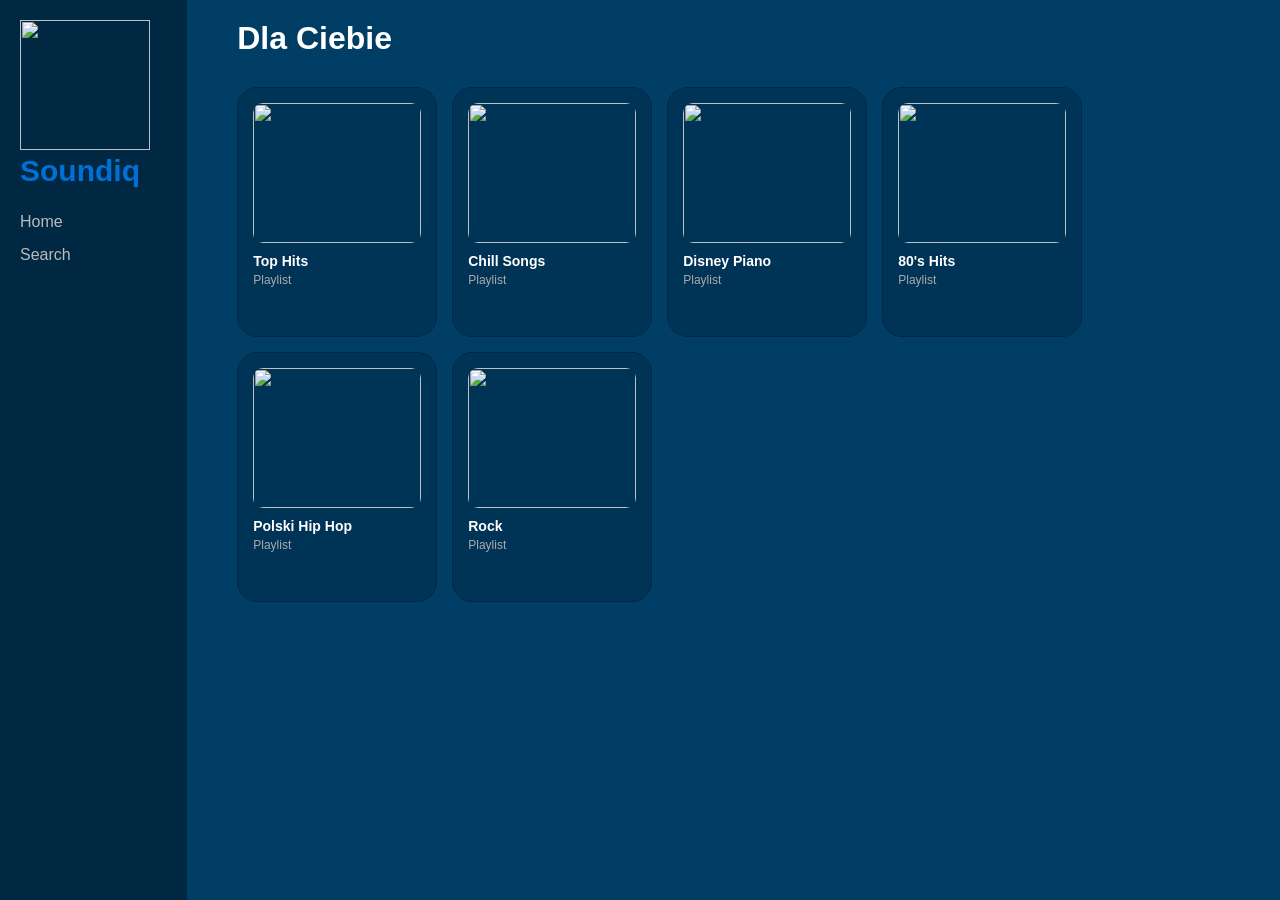
==== index.html @ ad505cc0 "Add files via upload" ====
<!DOCTYPE html>
<html lang="en">
<head>
    <meta charset="UTF-8">
    <meta name="viewport" content="width=device-width, initial-scale=1.0">
    <link rel="stylesheet" href="style.css">
    <link rel="icon" href="./img/soundiq.png">
    <title>Soundiq | Your Music</title>
</head>
<body>
    <div class="sidebar">
        <img src="img/soundiq.png" alt="">
        <div class="logo">Soundiq</div>
        <div class="menu-item" onclick="home()">Home</div>
        <div class="menu-item" onclick="searchSong()">Search</div>
    </div>
    <div class="main">
        <h1>Dla Ciebie</h1>
        <div class="playlistGrid">
            <div class="card" onclick="openPlaylist(1)">
                <img src="img/img4.jpg" alt="">
                <div class="title">Top Hits</div>
                <div class="subtitle">Playlist</div>
            </div>
            <div class="card" onclick="openPlaylist(2)">
                <img src="img/img3.jpg" alt="">
                <div class="title">Chill Songs</div>
                <div class="subtitle">Playlist</div>
            </div>
            <div class="card" onclick="openPlaylist(3)">
                <img src="img/img2.jpg" alt="">
                <div class="title">Disney Piano</div>
                <div class="subtitle">Playlist</div>
            </div>
            <div class="card" onclick="openPlaylist4(4)">
                <img src="img/img1.jpg" alt="">
                <div class="title">80's Hits</div>
                <div class="subtitle">Playlist</div>
            </div>
            <div class="card" onclick="openPlaylist(5)">
                <img src="img/img5.jpg" alt="">
                <div class="title">Polski Hip Hop</div>
                <div class="subtitle">Playlist</div>
            </div>
            <div class="card" onclick="openPlaylist()">
                <img src="img/img6.jpg" alt="">
                <div class="title">Rock</div>
                <div class="subtitle">Playlist</div>
            </div>            
        </div>
    </div>
    <script src="script.js"></script>
</body>
</html>
---- style.css ----
* {
        margin: 0;
        padding: 0;
        box-sizing: border-box;
        font-family: Arial, sans-serif;
    }

    body {
        background: #013e66;
        color: white;
        display: flex;
        height: 100vh;
    }

    .main{
        margin-left: 50px;
    }

    .sidebar {
        width: 220px;
        background: #002842;
        padding: 20px;
    }

    .logo {
        font-size: 30px;
        font-weight: bold;
        color: #006fd6;
        margin-bottom: 25px;
    }

    .menu-item {
        margin: 15px 0;
        color: #bbb;
        cursor: pointer;
    }

    .menu-item:hover {
        color: #fff;
    }

    h1{
        margin-top: 20px;
    }

    .playlistGrid{
        display: flex;
        flex-wrap: wrap;
        gap: 15px;
        margin-top: 30px;
    }

    .card{
        height: 250px;
        width: 200px;
        border: 1px solid #002842;
        border-radius: 20px;
        background: rgba(1, 45, 75, 0.6);
        padding: 15px;
        transition: 0.5s;
    }

    .card:hover {
        border: 1px solid #006fd6;
        transform: scale(1.03);
    }


    .card img{
        width: 100%;
        height: 140px;
        object-fit: cover;
        border-radius: 10px;
        margin-bottom: 10px;
    }

    .title {
        font-size: 14px;
        font-weight: bold;
        margin-bottom: 4px;
    }

    .subtitle {
        font-size: 12px;
        color: #aaa;
    }
.sidebar img {
    width: 130px;
    height: 130px;
}

.main2 {
    margin-left: 8%;
    padding: 30px;
    width: 100%;
}

.playlist {
    margin-top: 20px;
    padding: 10px;
    max-width: 90%;
}

.song {
    display: flex;
    align-items: center;
    justify-content: space-between;
    background: rgba(1, 45, 75, 0.6);
    border: 1px solid #002842;
    padding: 12px 15px;
    margin-bottom: 12px;
    border-radius: 15px;
    transition: 0.3s;
}

.song:hover {
    border: 1px solid #006fd6;
    transform: scale(1.01);
}

.song-info {
    display: flex;
    flex-direction: column;
}

.song-title {
    font-weight: bold;
    font-size: 14px;
}

.artist {
    font-size: 12px;
    color: #aaa;
}

.song button {
    background: #006fd6;
    border: none;
    color: white;
    border-radius: 50%;
    width: 38px;
    height: 38px;
    cursor: pointer;
    font-size: 16px;
    transition: 0.3s;
}

.song button:hover {
    background: #0090ff;
}

#searchInput {
    width: 400px;
    padding: 12px;
    border-radius: 20px;
    border: 1px solid #002842;
    background: rgba(1, 45, 75, 0.6);
    color: white;
    outline: none;
    margin-bottom: 20px;
}

#searchInput::placeholder {
    color: #aaa;
}

#songList {
    list-style: none;
}

#songList li {
    display: flex;
    align-items: center;
    gap: 15px;
    height: 70px;
    width: 400px;
    border: 1px solid #002842;
    border-radius: 20px;
    background: rgba(1, 45, 75, 0.6);
    padding: 10px 15px;
    margin: 15px 0;
    transition: 0.3s;
    font-size: 14px;
}

#songList li:hover {
    border: 1px solid #006fd6;
    transform: scale(1.02);
}

#songList li img {
    width: 50px;
    height: 50px;
    object-fit: cover;
    border-radius: 10px;
}

.details {
    display: flex;
    align-items: center;
    gap: 20px;
    width: 90%;
    background: rgba(1, 45, 75, 0.6);
    border: 1px solid #002842;
    border-radius: 20px;
    padding: 20px;
    transition: 0.3s;
}

.details img {
    width: 120px;
    height: 120px;
    object-fit: cover;
    border-radius: 15px;
}

.details .title {
    font-size: 22px;
    font-weight: bold;
}
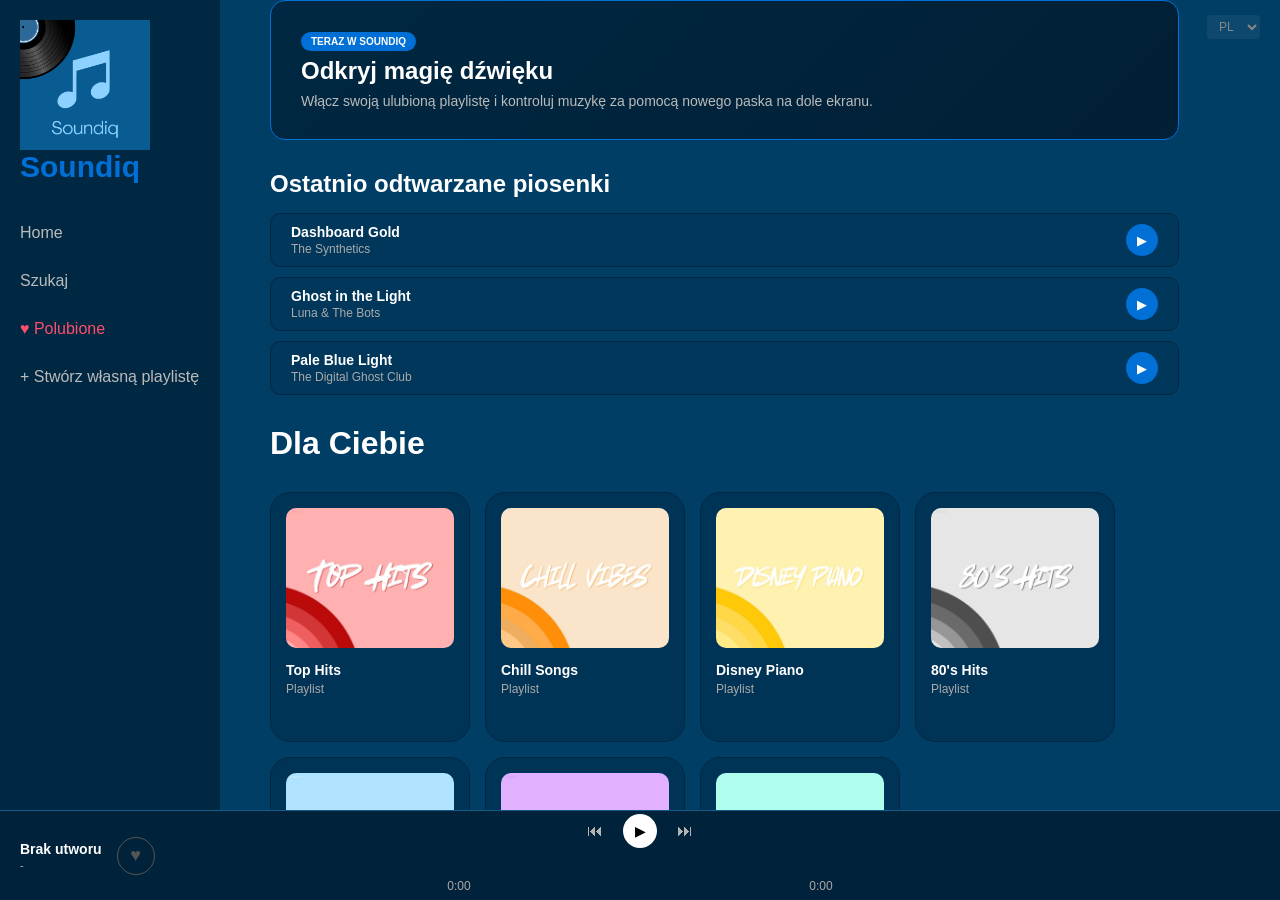
==== commit 99d1a82e: "Add files via upload" ====
--- a/index.html
+++ b/index.html
@@ -1,54 +1,120 @@
-<!DOCTYPE html>
-<html lang="en">
-<head>
-    <meta charset="UTF-8">
-    <meta name="viewport" content="width=device-width, initial-scale=1.0">
-    <link rel="stylesheet" href="style.css">
-    <link rel="icon" href="./img/soundiq.png">
-    <title>Soundiq | Your Music</title>
-</head>
-<body>
-    <div class="sidebar">
-        <img src="img/soundiq.png" alt="">
-        <div class="logo">Soundiq</div>
-        <div class="menu-item" onclick="home()">Home</div>
-        <div class="menu-item" onclick="searchSong()">Search</div>
-    </div>
-    <div class="main">
-        <h1>Dla Ciebie</h1>
-        <div class="playlistGrid">
-            <div class="card" onclick="openPlaylist(1)">
-                <img src="img/img4.jpg" alt="">
-                <div class="title">Top Hits</div>
-                <div class="subtitle">Playlist</div>
-            </div>
-            <div class="card" onclick="openPlaylist(2)">
-                <img src="img/img3.jpg" alt="">
-                <div class="title">Chill Songs</div>
-                <div class="subtitle">Playlist</div>
-            </div>
-            <div class="card" onclick="openPlaylist(3)">
-                <img src="img/img2.jpg" alt="">
-                <div class="title">Disney Piano</div>
-                <div class="subtitle">Playlist</div>
-            </div>
-            <div class="card" onclick="openPlaylist4(4)">
-                <img src="img/img1.jpg" alt="">
-                <div class="title">80's Hits</div>
-                <div class="subtitle">Playlist</div>
-            </div>
-            <div class="card" onclick="openPlaylist(5)">
-                <img src="img/img5.jpg" alt="">
-                <div class="title">Polski Hip Hop</div>
-                <div class="subtitle">Playlist</div>
-            </div>
-            <div class="card" onclick="openPlaylist()">
-                <img src="img/img6.jpg" alt="">
-                <div class="title">Rock</div>
-                <div class="subtitle">Playlist</div>
-            </div>            
-        </div>
-    </div>
-    <script src="script.js"></script>
-</body>
+<!DOCTYPE html>
+<html lang="pl">
+<head>
+    <meta charset="UTF-8">
+    <meta name="viewport" content="width=device-width, initial-scale=1.0">
+    <link rel="stylesheet" href="style.css">
+    <link rel="icon" href="./img/soundiq.png">
+    <title>Soundiq | Your Music</title>
+</head>
+<body>
+    <div class="lang-switcher-container">
+    <select id="langSelect" onchange="changeLanguage(this.value)">
+        <option value="pl">PL</option>
+        <option value="en">EN</option>
+        <option value="de">DE</option>
+        <option value="es">ES</option>
+        <option value="it">IT</option>
+        <option value="cs">CS</option>
+        <option value="ja">JA</option>
+        <option value="ar">AR</option>
+    </select>
+</div>
+    <div class="sidebar">
+        <img src="img/soundiq.png" alt="">
+        <div class="logo">Soundiq</div>
+        <div class="menu-item translate-me" onclick="home()">Home</div>
+        <div class="menu-item translate-me" onclick="searchSong()">Szukaj</div>
+        <div class="menu-item fav-link translate-me" onclick="openFavourites()">&#9829; Polubione</div>
+        <div class="menu-item translate-me" onclick="viewCustomPlaylistDirectly()">+ Stwórz własną playlistę</div>
+        <div id="customPlaylistsContainer"></div>
+</div>
+<div class="main">
+    
+    <div class="promo-banner" id="promoBanner">
+        <div class="promo-content">
+            <span class="badge translate-me">Teraz w Soundiq</span>
+            <h2 id="promoTitle" class="translate-me">Odkryj magię dźwięku</h2>
+            <p id="promoText" class="translate-me">Włącz swoją ulubioną playlistę i kontroluj muzykę za pomocą nowego paska na dole ekranu.</p>
+        </div>
+    </div>
+
+<div id="recentlyPlayedSection" style="margin-top: 30px;">
+    <h2 style="margin-bottom: 15px;" class="translate-me">Ostatnio odtwarzane piosenki</h2>
+    <div class="recent-songs-list">
+        
+        <div class="recent-song-card" onclick="playStaticSong('audio1/Dashboard Gold.mp3', 'Dashboard Gold', 'The Synthetics')">
+            <div class="recent-song-info">
+                <span class="recent-song-title">Dashboard Gold</span>
+                <span class="recent-song-artist">The Synthetics</span>
+            </div>
+            <button class="recent-play-btn">▶</button>
+        </div>
+
+        <div class="recent-song-card" onclick="playStaticSong('audio1/Ghost in the Light.mp3', 'Ghost in the Light', 'Luna & The Bots')">
+            <div class="recent-song-info">
+                <span class="recent-song-title">Ghost in the Light</span>
+                <span class="recent-song-artist">Luna & The Bots</span>
+            </div>
+            <button class="recent-play-btn">▶</button>
+        </div>
+
+        <div class="recent-song-card" onclick="playStaticSong('audio1/Wild Thoughts.mp3', 'Wild Thoughts', 'Dua Lipa')">
+            <div class="recent-song-info">
+                <span class="recent-song-title">Pale Blue Light</span>
+                <span class="recent-song-artist">The Digital Ghost Club</span>
+            </div>
+            <button class="recent-play-btn">▶</button>
+        </div>
+
+    </div>
+</div>
+
+    <h1 class="translate-me">Dla Ciebie</h1>
+    <div class="playlistGrid">
+        <div class="card" onclick="openPlaylist(1)"><img src="img/img1.jpg" alt=""><div class="title">Top Hits</div><div class="subtitle">Playlist</div></div>
+        <div class="card" onclick="openPlaylist(2)"><img src="img/img2.jpg" alt=""><div class="title">Chill Songs</div><div class="subtitle">Playlist</div></div>
+        <div class="card" onclick="openPlaylist(3)"><img src="img/img3.jpg" alt=""><div class="title">Disney Piano</div><div class="subtitle">Playlist</div></div>
+        <div class="card" onclick="openPlaylist(4)"><img src="img/img4.jpg" alt=""><div class="title">80's Hits</div><div class="subtitle">Playlist</div></div>
+        <div class="card" onclick="openPlaylist(5)"><img src="img/img5.jpg" alt=""><div class="title">Polski Hip Hop</div><div class="subtitle">Playlist</div></div>
+        <div class="card" onclick="openPlaylist(6)"><img src="img/img6.jpg" alt=""><div class="title">Rock</div><div class="subtitle">Playlist</div></div>
+        <div class="card" onclick="renderCustomPlaylistsMenu()"><img src="img/img7.jpg" alt=""><div class="title">Własna playlista</div><div class="subtitle">Twoje utwory</div>
+</div>
+    </div>
+</div>
+    <div class="bottom-player">
+        <div class="player-left">
+            <div class="track-info">
+                <div id="playerTitle" class="player-track-title translate-me">Brak utworu</div>
+                <div id="playerArtist" class="player-track-artist">-</div>
+            </div>
+            <button id="playerFavBtn" class="player-fav-btn">♥</button>
+        </div>
+<div class="player-center">
+            <div class="control-buttons">
+                <button id="prevBtn" title="Poprzedni utwór" onclick="playPrev()">⏮</button>
+                <button id="masterPlayBtn" title="Odtwórz / Pauza" onclick="toggleMasterPlay()">▶</button>
+                <button id="nextBtn" title="Następny utwór" onclick="playNext()">⏭</button>
+            </div>
+            <div class="player-bar">
+                <span class="time-label" id="currentTime">0:00</span>
+                <div id="progressBar">
+                    <div class="wave-container wave-hidden" id="barWave">
+                        <div class="wave-bar"></div><div class="wave-bar"></div><div class="wave-bar"></div><div class="wave-bar"></div><div class="wave-bar"></div>
+                        <div class="wave-bar"></div><div class="wave-bar"></div><div class="wave-bar"></div><div class="wave-bar"></div><div class="wave-bar"></div>
+                        <div class="wave-bar"></div><div class="wave-bar"></div><div class="wave-bar"></div><div class="wave-bar"></div><div class="wave-bar"></div>
+                        <div class="wave-bar"></div><div class="wave-bar"></div><div class="wave-bar"></div><div class="wave-bar"></div><div class="wave-bar"></div>
+                        <div class="wave-bar"></div><div class="wave-bar"></div><div class="wave-bar"></div><div class="wave-bar"></div><div class="wave-bar"></div>
+                        <div class="wave-bar"></div><div class="wave-bar"></div><div class="wave-bar"></div><div class="wave-bar"></div><div class="wave-bar"></div>
+                    </div>
+                    <div id="progressFill"></div>
+                </div>
+                <span class="time-label" id="totalTime">0:00</span>
+            </div>
+        </div>
+
+        <div class="player-right"></div>
+    </div>
+    <script src="script.js"></script>
+</body>
 </html>
--- a/style.css
+++ b/style.css
@@ -1,220 +1,907 @@
-    * {
-        margin: 0;
-        padding: 0;
-        box-sizing: border-box;
-        font-family: Arial, sans-serif;
-    }
-
-    body {
-        background: #013e66;
-        color: white;
-        display: flex;
-        height: 100vh;
-    }
-
-    .main{
-        margin-left: 50px;
-    }
-
-    .sidebar {
-        width: 220px;
-        background: #002842;
-        padding: 20px;
-    }
-
-    .logo {
-        font-size: 30px;
-        font-weight: bold;
-        color: #006fd6;
-        margin-bottom: 25px;
-    }
-
-    .menu-item {
-        margin: 15px 0;
-        color: #bbb;
-        cursor: pointer;
-    }
-
-    .menu-item:hover {
-        color: #fff;
-    }
-
-    h1{
-        margin-top: 20px;
-    }
-
-    .playlistGrid{
-        display: flex;
-        flex-wrap: wrap;
-        gap: 15px;
-        margin-top: 30px;
-    }
-
-    .card{
-        height: 250px;
-        width: 200px;
-        border: 1px solid #002842;
-        border-radius: 20px;
-        background: rgba(1, 45, 75, 0.6);
-        padding: 15px;
-        transition: 0.5s;
-    }
-
-    .card:hover {
-        border: 1px solid #006fd6;
-        transform: scale(1.03);
-    }
-
-
-    .card img{
-        width: 100%;
-        height: 140px;
-        object-fit: cover;
-        border-radius: 10px;
-        margin-bottom: 10px;
-    }
-
-    .title {
-        font-size: 14px;
-        font-weight: bold;
-        margin-bottom: 4px;
-    }
-
-    .subtitle {
-        font-size: 12px;
-        color: #aaa;
-    }
-.sidebar img {
-    width: 130px;
-    height: 130px;
-}
-
-.main2 {
-    margin-left: 8%;
-    padding: 30px;
-    width: 100%;
-}
-
-.playlist {
-    margin-top: 20px;
-    padding: 10px;
-    max-width: 90%;
-}
-
-.song {
-    display: flex;
-    align-items: center;
-    justify-content: space-between;
-    background: rgba(1, 45, 75, 0.6);
-    border: 1px solid #002842;
-    padding: 12px 15px;
-    margin-bottom: 12px;
-    border-radius: 15px;
-    transition: 0.3s;
-}
-
-.song:hover {
-    border: 1px solid #006fd6;
-    transform: scale(1.01);
-}
-
-.song-info {
-    display: flex;
-    flex-direction: column;
-}
-
-.song-title {
-    font-weight: bold;
-    font-size: 14px;
-}
-
-.artist {
-    font-size: 12px;
-    color: #aaa;
-}
-
-.song button {
-    background: #006fd6;
-    border: none;
-    color: white;
-    border-radius: 50%;
-    width: 38px;
-    height: 38px;
-    cursor: pointer;
-    font-size: 16px;
-    transition: 0.3s;
-}
-
-.song button:hover {
-    background: #0090ff;
-}
-
-#searchInput {
-    width: 400px;
-    padding: 12px;
-    border-radius: 20px;
-    border: 1px solid #002842;
-    background: rgba(1, 45, 75, 0.6);
-    color: white;
-    outline: none;
-    margin-bottom: 20px;
-}
-
-#searchInput::placeholder {
-    color: #aaa;
-}
-
-#songList {
-    list-style: none;
-}
-
-#songList li {
-    display: flex;
-    align-items: center;
-    gap: 15px;
-    height: 70px;
-    width: 400px;
-    border: 1px solid #002842;
-    border-radius: 20px;
-    background: rgba(1, 45, 75, 0.6);
-    padding: 10px 15px;
-    margin: 15px 0;
-    transition: 0.3s;
-    font-size: 14px;
-}
-
-#songList li:hover {
-    border: 1px solid #006fd6;
-    transform: scale(1.02);
-}
-
-#songList li img {
-    width: 50px;
-    height: 50px;
-    object-fit: cover;
-    border-radius: 10px;
-}
-
-.details {
-    display: flex;
-    align-items: center;
-    gap: 20px;
-    width: 90%;
-    background: rgba(1, 45, 75, 0.6);
-    border: 1px solid #002842;
-    border-radius: 20px;
-    padding: 20px;
-    transition: 0.3s;
-}
-
-.details img {
-    width: 120px;
-    height: 120px;
-    object-fit: cover;
-    border-radius: 15px;
-}
-
-.details .title {
-    font-size: 22px;
-    font-weight: bold;
+* {
+    margin: 0;
+    padding: 0;
+    box-sizing: border-box;
+    font-family: Arial, sans-serif;
+}
+
+body {
+    background: #013e66;
+    color: white;
+    display: flex;
+    height: 100vh;
+    overflow: hidden;
+}
+
+.sidebar {
+    width: 220px;
+    min-width: 220px;
+    background: #002842;
+    padding: 20px;
+    display: flex;
+    flex-direction: column;
+}
+
+.sidebar img {
+    width: 130px;
+    height: 130px;
+}
+
+.logo {
+    font-size: 30px;
+    font-weight: bold;
+    color: #006fd6;
+    margin-bottom: 25px;
+}
+
+.menu-item {
+    margin: 15px 0;
+    color: #bbb;
+    cursor: pointer;
+}
+.menu-item:hover { color: #fff; }
+.menu-item.fav-link { color: #ff4d6d; }
+.menu-item.fav-link:hover { color: #ff7090; }
+
+.main { margin-left: 50px; overflow-y: auto; height: 100vh; padding-bottom: 40px; }
+
+h1 { margin-top: 20px; }
+
+.playlistGrid {
+    display: flex;
+    flex-wrap: wrap;
+    gap: 15px;
+    margin-top: 30px;
+}
+
+.card {
+    height: 250px;
+    width: 200px;
+    border: 1px solid #002842;
+    border-radius: 20px;
+    background: rgba(1, 45, 75, 0.6);
+    padding: 15px;
+    transition: 0.5s;
+    cursor: pointer;
+}
+.card:hover { border: 1px solid #006fd6; transform: scale(1.03); }
+
+.card img {
+    width: 100%;
+    height: 140px;
+    object-fit: cover;
+    border-radius: 10px;
+    margin-bottom: 10px;
+}
+
+.title { font-size: 14px; font-weight: bold; margin-bottom: 4px; }
+.subtitle { font-size: 12px; color: #aaa; }
+
+.main2 {
+    margin-left: 8%;
+    padding: 30px;
+    width: 100%;
+    overflow-y: auto;
+    height: 100vh;
+    padding-bottom: 40px;
+}
+
+.player-bar {
+    display: flex;
+    align-items: center;
+    gap: 12px;
+    margin-top: 18px;
+    max-width: 90%;
+}
+
+.time-label {
+    font-size: 12px;
+    color: #aaa;
+    min-width: 38px;
+    text-align: center;
+}
+
+#progressBar {
+    flex: 1;
+    height: 6px;
+    background: #002842;
+    border-radius: 10px;
+    cursor: pointer;
+    position: relative;
+}
+
+#progressFill {
+    height: 100%;
+    width: 0%;
+    background: #006fd6;
+    border-radius: 10px;
+    pointer-events: none;
+}
+
+#progressBar:hover #progressFill { background: #0090ff; }
+
+.playlist {
+    margin-top: 20px;
+    padding: 10px;
+    max-width: 90%;
+}
+
+.song {
+    display: flex;
+    align-items: center;
+    justify-content: space-between;
+    background: rgba(1, 45, 75, 0.6);
+    border: 1px solid #002842;
+    padding: 12px 15px;
+    margin-bottom: 12px;
+    border-radius: 15px;
+    transition: 0.3s;
+}
+.song:hover { border: 1px solid #006fd6; transform: scale(1.01); }
+
+.song-info { display: flex; flex-direction: column; }
+.song-title { font-weight: bold; font-size: 14px; }
+.artist { font-size: 12px; color: #aaa; }
+
+.song-actions { display: flex; align-items: center; gap: 10px; }
+
+.song button {
+    background: #006fd6;
+    border: none;
+    color: white;
+    border-radius: 50%;
+    width: 38px;
+    height: 38px;
+    cursor: pointer;
+    font-size: 16px;
+    transition: 0.3s;
+}
+.song button:hover { background: #0090ff; }
+
+
+.fav-btn {
+    background: transparent !important;
+    border: 1px solid #555 !important;
+    color: #555 !important;
+    font-size: 18px !important;
+}
+.fav-btn:hover {
+    border-color: #ff4d6d !important;
+    color: #ff4d6d !important;
+    background: transparent !important;
+}
+.fav-btn.fav-active {
+    color: #ff4d6d !important;
+    border-color: #ff4d6d !important;
+    background: transparent !important;
+}
+
+#searchInput {
+    width: 400px;
+    padding: 12px;
+    border-radius: 20px;
+    border: 1px solid #002842;
+    background: rgba(1, 45, 75, 0.6);
+    color: white;
+    outline: none;
+    margin-bottom: 20px;
+    display: block;
+}
+#searchInput::placeholder { color: #aaa; }
+
+.details {
+    display: flex;
+    align-items: center;
+    gap: 20px;
+    width: 90%;
+    background: rgba(1, 45, 75, 0.6);
+    border: 1px solid #002842;
+    border-radius: 20px;
+    padding: 20px;
+    margin-bottom: 10px;
+}
+.details img {
+    width: 120px;
+    height: 120px;
+    object-fit: cover;
+    border-radius: 15px;
+}
+.details .title { font-size: 22px; font-weight: bold; }
+
+.fav-btn {
+    background: transparent !important;
+    border: 1px solid #555 !important;
+    color: #555 !important;
+    font-size: 18px !important;
+}
+.fav-btn:hover {
+    border-color: #ff4d6d !important;
+    color: #ff4d6d !important;
+    background: transparent !important;
+}
+.fav-btn.fav-active {
+    color: #ff4d6d !important;
+    border-color: #ff4d6d !important;
+    background: transparent !important;
+}
+
+.player-bar {
+    display: flex;
+    align-items: center;
+    gap: 12px;
+    margin-top: 18px;
+    max-width: 90%;
+}
+ 
+.time-label {
+    font-size: 12px;
+    color: #aaa;
+    min-width: 38px;
+    text-align: center;
+}
+ 
+#progressBar {
+    flex: 1;
+    height: 6px;
+    background: #002842;
+    border-radius: 10px;
+    cursor: pointer;
+    position: relative;
+}
+ 
+#progressFill {
+    height: 100%;
+    width: 0%;
+    background: #006fd6;
+    border-radius: 10px;
+    pointer-events: none;
+}
+ 
+#progressBar:hover #progressFill { background: #0090ff; }
+
+.bottom-player {
+    position: fixed;
+    bottom: 0;
+    left: 0;
+    width: 100vw;
+    height: 90px;
+    background: #00223a;
+    border-top: 1px solid #175b89;
+    display: flex;
+    align-items: center;
+    justify-content: space-between;
+    padding: 0 20px;
+    z-index: 1000;
+}
+
+.player-left {
+    display: flex;
+    align-items: center;
+    gap: 15px;
+    width: 30%;
+    min-width: 180px;
+}
+
+.track-info {
+    display: flex;
+    flex-direction: column;
+}
+
+.player-track-title {
+    font-size: 14px;
+    font-weight: bold;
+    color: #fff;
+    white-space: nowrap;
+    overflow: hidden;
+    text-overflow: ellipsis;
+    max-width: 200px;
+}
+
+.player-track-artist {
+    font-size: 11px;
+    color: #b3b3b3;
+    margin-top: 2px;
+}
+
+/* ── Dopasowanie serduszka w dolnym pasku do stylu z listy utworów ── */
+.player-fav-btn {
+    background: transparent !important;
+    border: 1px solid #555 !important;
+    color: #555 !important;
+    font-size: 18px !important;
+    border-radius: 50%;
+    width: 38px;
+    height: 38px;
+    cursor: pointer;
+    transition: 0.3s;
+    display: flex;
+    align-items: center;
+    justify-content: center;
+}
+
+.player-fav-btn:hover {
+    border-color: #ff4d6d !important;
+    color: #ff4d6d !important;
+    background: transparent !important;
+    transform: scale(1.05);
+}
+
+.player-fav-btn.fav-active {
+    color: #ff4d6d !important;
+    border-color: #ff4d6d !important;
+    background: transparent !important;
+}
+
+.player-center {
+    display: flex;
+    flex-direction: column;
+    align-items: center;
+    width: 40%;
+    gap: 8px;
+}
+
+.control-buttons {
+    display: flex;
+    align-items: center;
+    gap: 20px;
+}
+
+.control-buttons button {
+    background: transparent;
+    border: none;
+    color: #b3b3b3;
+    font-size: 16px;
+    cursor: pointer;
+    transition: 0.2s;
+}
+
+.control-buttons button:hover {
+    color: #fff;
+}
+
+#masterPlayBtn {
+    background: #fff;
+    color: #000;
+    border-radius: 50%;
+    width: 34px;
+    height: 34px;
+    display: flex;
+    align-items: center;
+    justify-content: center;
+    font-size: 14px;
+}
+#masterPlayBtn:hover {
+    transform: scale(1.06);
+    background: #f0f0f0;
+}
+
+.control-buttons button.control-active {
+    color: #1db954;
+    text-shadow: 0 0 4px rgba(29, 185, 84, 0.6);
+}
+
+.player-right {
+    width: 30%;
+}
+
+.main2 {
+    padding-bottom: 120px !important;
+    margin-left: 8%;
+    width: 100%;
+    overflow-y: auto;
+    height: 100vh;
+    padding-bottom: 40px;
+}
+
+.promo-banner {
+    background: linear-gradient(135deg, #002842 0%, #011f35 100%);
+    border: 1px solid #006fd6;
+    border-radius: 15px;
+    padding: 30px;
+    margin-bottom: 20px;
+    max-width: 90%;
+    transition: all 0.5s ease;
+}
+
+.promo-content h2 {
+    font-size: 24px;
+    margin: 8px 0;
+    color: #fff;
+}
+
+.promo-content p {
+    font-size: 14px;
+    color: #bbb;
+}
+
+.badge {
+    background: #006fd6;
+    color: white;
+    font-size: 10px;
+    font-weight: bold;
+    padding: 4px 10px;
+    border-radius: 20px;
+    text-transform: uppercase;
+}
+
+
+.recent-songs-list {
+    display: flex;
+    flex-direction: column;
+    gap: 10px;
+    max-width: 90%;
+    margin-bottom: 30px;
+}
+
+.recent-song-card {
+    display: flex;
+    align-items: center;
+    justify-content: space-between;
+    background: rgba(1, 45, 75, 0.4);
+    border: 1px solid #002842;
+    padding: 10px 20px;
+    border-radius: 10px;
+    cursor: pointer;
+    transition: 0.2s ease;
+}
+
+.recent-song-card:hover {
+    background: rgba(1, 45, 75, 0.7);
+    border-color: #006fd6;
+    transform: translateX(4px);
+}
+
+.recent-song-info {
+    display: flex;
+    flex-direction: column;
+}
+
+.recent-song-title {
+    font-weight: bold;
+    font-size: 14px;
+    color: #fff;
+}
+
+.recent-song-artist {
+    font-size: 12px;
+    color: #aaa;
+    margin-top: 2px;
+}
+
+.recent-play-btn {
+    background: #006fd6;
+    border: none;
+    color: white;
+    border-radius: 50%;
+    width: 32px;
+    height: 32px;
+    display: flex;
+    align-items: center;
+    justify-content: center;
+    cursor: pointer;
+    pointer-events: none;
+}
+
+#progressBar {
+    flex: 1;
+    height: 24px;
+    background: transparent;
+    cursor: pointer;
+    position: relative;
+    display: flex;
+    align-items: center;
+}
+
+.wave-container {
+    display: flex;
+    align-items: flex-end;
+    justify-content: space-between;
+    width: 100%;
+    height: 100%;
+    pointer-events: none;
+}
+
+.wave-hidden {
+    opacity: 0;
+}
+
+.wave-bar {
+    flex: 1;
+    margin: 0 1px;
+    height: 2px;
+    width: 8px;
+    background-color: #002e4d;
+    border-radius: 1px;
+    transition: background-color 0.2s;
+}
+
+#progressBar:hover .wave-bar {
+    background-color: #00385c;
+}
+
+.wave-container:not(.wave-paused) .wave-bar {
+    animation: barBounce 0.8s ease-in-out infinite alternate;
+}
+
+.wave-bar:nth-child(4n+1) { animation-delay: 0.1s; animation-duration: 0.5s; }
+.wave-bar:nth-child(4n+2) { animation-delay: 0.3s; animation-duration: 0.7s; }
+.wave-bar:nth-child(4n+3) { animation-delay: 0.0s; animation-duration: 0.4s; }
+.wave-bar:nth-child(4n+4) { animation-delay: 0.4s; animation-duration: 0.6s; }
+
+.wave-paused .wave-bar {
+    animation-play-state: paused !important;
+}
+
+#progressFill {
+    position: absolute;
+    left: 0;
+    top: 0;
+    height: 100%;
+    width: 0%;
+    background: #006fd6;
+    pointer-events: none;
+    mix-blend-mode: source-atop;
+    z-index: 2;
+}
+
+#progressBar:hover #progressFill {
+    background: #0090ff;
+}
+
+ .add-to-playlist-btn {
+    background: transparent !important;
+    border: 1px solid #006fd6 !important;
+    color: #006fd6 !important;
+    font-size: 16px !important;
+    border-radius: 50%;
+    width: 34px;
+    height: 34px;
+    display: flex;
+    align-items: center;
+    justify-content: center;
+    cursor: pointer;
+    transition: 0.2s;
+}
+
+.add-to-playlist-btn:hover {
+    background: #006fd6 !important;
+    color: white !important;
+    transform: scale(1.05);
+}
+
+.custom-playlist-link {
+    color: #0090ff !important;
+    font-weight: bold;
+    margin-left: 10px;
+    border-left: 2px solid #006fd6;
+    padding-left: 8px;
+}
+
+.remove-from-playlist-btn {
+    background: transparent !important;
+    border: 1px solid #ff4a4a !important;
+    color: #ff4a4a !important;
+    font-size: 14px !important;
+    border-radius: 50%;
+    width: 34px;
+    height: 34px;
+    display: flex;
+    align-items: center;
+    justify-content: center;
+    cursor: pointer;
+    transition: 0.2s;
+}
+
+.remove-from-playlist-btn:hover {
+    background: #ff4a4a !important;
+    color: white !important;
+    transform: scale(1.05);
+}
+
+.lang-switcher-container {
+    position: absolute;
+    top: 15px;
+    right: 20px;
+    z-index: 100;
+}
+
+#langSelect {
+    background: rgba(255, 255, 255, 0.05);
+    color: #888;
+    border: none;
+    border-radius: 4px;
+    padding: 4px 8px;
+    font-size: 12px;
+    cursor: pointer;
+    outline: none;
+    transition: color 0.2s, background 0.2s;
+}
+
+#langSelect:hover {
+    color: #fff;
+    background: rgba(255, 255, 255, 0.1);
+}
+
+#langSelect option {
+    background: #121212;
+    color: #fff;
+}
+
+body[dir="rtl"] {
+    direction: rtl;
+    text-align: right;
+}
+
+/* ==========================================================================
+   PANEL BOCZNY "TERAZ ODTWARZANE" (STYLIZACJA POD MOTYW STRONY)
+   ========================================================================== */
+
+.side-panel {
+    position: fixed;
+    top: 0;
+    right: 0;
+    width: 380px;
+    /* Pozostawia wolne miejsce na dolny odtwarzacz piosenek */
+    height: calc(100% - 90px); 
+    background-color: #0b131a;
+    border-left: 1px solid rgba(255, 255, 255, 0.05);
+    box-shadow: -8px 0 30px rgba(0, 0, 0, 0.6);
+    
+    /* Płynne wysuwanie z prawej strony */
+    transform: translateX(100%);
+    transition: transform 0.4s cubic-bezier(0.25, 1, 0.5, 1);
+    z-index: 99;
+    
+    padding: 24px;
+    display: flex;
+    flex-direction: column;
+    box-sizing: border-box;
+}
+
+/* Klasa aktywowana przez JavaScript, która pokazuje panel */
+.side-panel.panel-active {
+    transform: translateX(0);
+}
+
+.panel-header {
+    display: flex;
+    justify-content: space-between;
+    align-items: center;
+    margin-bottom: 25px;
+}
+
+.panel-header h3 {
+    color: #ffffff;
+    margin: 0;
+    font-size: 15px;
+    font-weight: 600;
+    text-transform: uppercase;
+    letter-spacing: 1px;
+}
+
+.close-panel-btn {
+    background: transparent;
+    border: none;
+    color: #888;
+    font-size: 28px;
+    line-height: 1;
+    cursor: pointer;
+    transition: color 0.2s, transform 0.2s;
+}
+
+.close-panel-btn:hover {
+    color: #ff4a4a; /* Delikatny czerwony akcent przy najechaniu na zamknij */
+    transform: scale(1.1);
+}
+
+/* KONTENER NA CANVASA I PŁYTĘ WINYLOWĄ */
+.visualizer-wrapper {
+    position: relative;
+    width: 100%;
+    height: 350px;
+    display: flex;
+    align-items: center;
+    justify-content: center;
+    margin-bottom: 20px;
+}
+
+#circularVisualizer {
+    position: absolute;
+    top: 50%;
+    left: 50%;
+    transform: translate(-50%, -50%);
+    pointer-events: none;
+    z-index: 1;
+}
+
+/* PŁYTA WINYLOWA */
+.spinning-disc {
+    position: relative;
+    width: 220px;
+    height: 220px;
+    border-radius: 50%;
+    /* Tekstura rowków płyty winylowej dopasowana do głębokiej ciemności strony */
+    background: radial-gradient(circle, #181818 30%, #050505 100%);
+    box-shadow: 0 10px 30px rgba(0, 0, 0, 0.7), inset 0 0 15px rgba(255, 255, 255, 0.05);
+    border: 4px solid #162633; 
+    z-index: 2;
+    display: flex;
+    align-items: center;
+    justify-content: center;
+    
+    /* Animacja ciągłego obrotu */
+    animation: spinDisc 12s linear infinite;
+    animation-play-state: paused;
+    /* animation-play-state: running; */
+}
+
+/* ŚRODEK PŁYTY Z GŁÓWNYM KOLOREM STRONY */
+.disc-center {
+    width: 55px;
+    height: 55px;
+    border-radius: 50%;
+    background-color: #006fd6; /* Twój niebieski kolor przewodzący */
+    border: 4px solid #0b131a;
+    box-shadow: inset 0 0 10px rgba(0, 0, 0, 0.5);
+}
+
+/* ANIMACJA OBROTU */
+@keyframes spinDisc {
+    from { transform: rotate(0deg); }
+    to { transform: rotate(360deg); }
+}
+
+/* PODPISY UTWORU POD PŁYTĄ */
+.panel-info {
+    text-align: center;
+    margin-top: 10px;
+}
+
+#panelTitle {
+    color: #ffffff;
+    font-size: 20px;
+    font-weight: 700;
+    margin: 0 0 6px 0;
+    white-space: nowrap;
+    overflow: hidden;
+    text-overflow: ellipsis;
+}
+
+#panelArtist {
+    color: #0090ff; /* Jaśniejszy niebieski dla odróżnienia autora wykonawcy */
+    font-size: 14px;
+    margin: 0;
+    font-weight: 500;
+    white-space: nowrap;
+    overflow: hidden;
+    text-overflow: ellipsis;
+}
+
+@keyframes barBounce {
+    0% { height: 15%; }
+    100% { height: 100%; }
+}
+
+@media (max-width: 1024px) {
+    body {
+        flex-direction: column;
+        overflow-y: auto;
+    }
+
+    .sidebar {
+        width: 100%;
+        min-width: 100%;
+        height: auto;
+        padding: 15px;
+        flex-direction: row;
+        align-items: center;
+        justify-content: space-around;
+        border-bottom: 1px solid #002842;
+    }
+
+    .sidebar img {
+        width: 40px;
+        height: 40px;
+    }
+
+    .logo {
+        display: none;
+    }
+
+    .menu-item {
+        margin: 0;
+        font-size: 16px;
+    }
+
+    .main, .main2 {
+        margin-left: 0 !important;
+        padding: 20px;
+        height: auto;
+        overflow-y: visible;
+    }
+
+    .playlistGrid {
+        justify-content: center;
+    }
+
+    .details {
+        width: 100%;
+    }
+
+    .playlist, .player-bar {
+        max-width: 100%;
+    }
+}
+
+
+@media (max-width: 600px) {
+    .sidebar {
+        padding: 10px;
+    }
+
+    .menu-item {
+        font-size: 14px;
+    }
+
+    .playlistGrid {
+        gap: 10px;
+    }
+
+    .card {
+        width: calc(50% - 5px);
+        height: 220px;
+        padding: 10px;
+        border-radius: 12px;
+    }
+
+    .card img {
+        height: 110px;
+    }
+
+    .details {
+        flex-direction: column;
+        text-align: center;
+        gap: 10px;
+        padding: 15px;
+    }
+
+    .details img {
+        width: 100px;
+        height: 100px;
+    }
+
+    .details .title {
+        font-size: 18px;
+    }
+
+    .song {
+        padding: 10px;
+        margin-bottom: 8px;
+        border-radius: 10px;
+    }
+
+    .song-title {
+        font-size: 13px;
+        max-width: 180px;
+        white-space: nowrap;
+        overflow: hidden;
+        text-overflow: ellipsis;
+    }
+
+    .song button {
+        width: 34px;
+        height: 34px;
+        font-size: 14px;
+    }
+
+    #progressFill::after {
+        opacity: 1 !important;
+        width: 10px;
+        height: 10px;
+        right: -5px;
+    }
+    
+    #progressBar {
+        height: 5px;
+    }
 }
